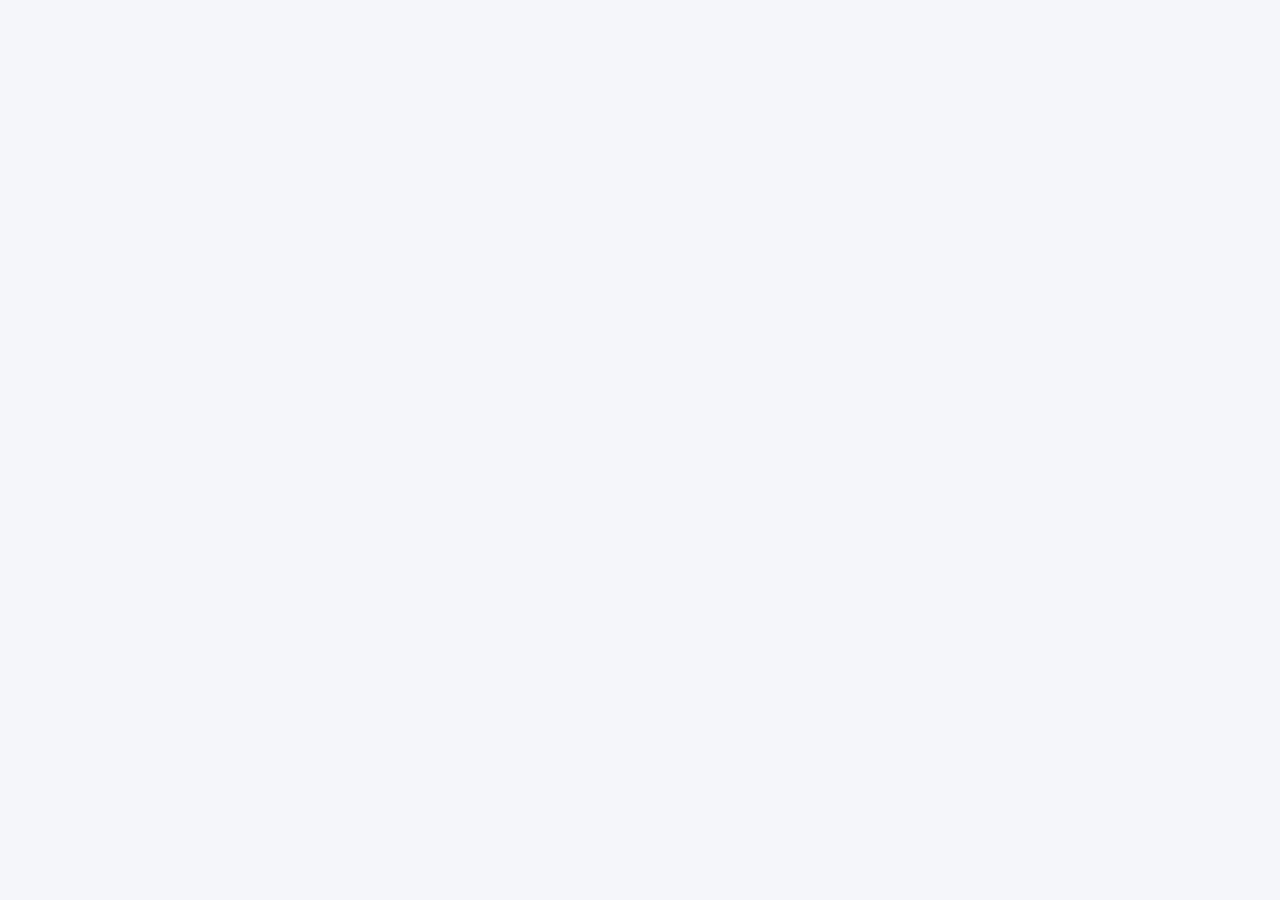
==== admin-dashboard.html @ 3c85de1f "feat: crear estructura inicial de paginas HTML" ====
<!DOCTYPE html>
<html lang="es">
<head>
  <meta charset="UTF-8">
  <meta name="viewport" content="width=device-width, initial-scale=1.0">
  <title>Panel de Administración - Toderos Facatativá</title>
  <!-- Estilos globales compartidos -->
  <link rel="stylesheet" href="css/styles.css">
  <!-- Estilos específicos de la pantalla -->
  <link rel="stylesheet" href="css/admin-dashboard.css">
</head>
<body>
  <div class="admin-layout">
    <!-- Contenido inicial de Admin Dashboard -->
  </div>
</body>
</html>
---- css/styles.css ----
/* ==========================================================================
   TODEROS FACATATIVÁ - ESTILOS GLOBALES (styles.css)
   Proyecto Formativo ADSO - SENA
   Tecnologías: HTML5 y CSS3 puro (sin frameworks ni librerías externas)
   ========================================================================== */

/* 1. VARIABLES CSS (CUSTOM PROPERTIES)
   Tokens de diseño basados en el prototipo de Figma
   -------------------------------------------------------------------------- */
:root {
  /* Paleta de colores */
  --color-primary: #194a9b;         /* Azul institucional principal */
  --color-primary-hover: #133979;   /* Azul oscuro para hover */
  --color-secondary: #f0f4fc;       /* Azul muy claro para fondos de acento */
  --color-dark: #1e1e1e;            /* Texto principal oscuro */
  --color-gray-dark: #4f4f4f;       /* Texto secundario oscuro */
  --color-gray: #828282;            /* Texto secundario y placeholders */
  --color-gray-light: #e0e0e0;      /* Bordes y divisores */
  --color-gray-bg: #f5f6fa;         /* Fondo general de la aplicación */
  --color-gray-box: #eeeeee;        /* Fondos neutros y cajas simuladas */
  --color-white: #ffffff;           /* Fondo blanco para tarjetas y contenedores */
  --color-success: #27ae60;         /* Estados activos y confirmaciones */
  --color-warning: #f39c12;         /* Estados pendientes */
  --color-danger: #e74c3c;          /* Estados inactivos o cancelados */

  /* Tipografía */
  --font-family-base: -apple-system, BlinkMacSystemFont, "Segoe UI", Roboto, "Helvetica Neue", Arial, sans-serif;
  --font-size-xs: 0.75rem;          /* 12px */
  --font-size-sm: 0.875rem;         /* 14px */
  --font-size-base: 1rem;           /* 16px */
  --font-size-md: 1.125rem;         /* 18px */
  --font-size-lg: 1.25rem;          /* 20px */
  --font-size-xl: 1.5rem;           /* 24px */
  --font-size-xxl: 1.875rem;        /* 30px */

  /* Espaciado */
  --spacing-xs: 4px;
  --spacing-sm: 8px;
  --spacing-md: 16px;
  --spacing-lg: 24px;
  --spacing-xl: 32px;

  /* Bordes y sombras */
  --border-radius-sm: 4px;
  --border-radius-md: 8px;
  --border-radius-lg: 12px;
  --border-radius-full: 9999px;
  --border-light: 1px solid var(--color-gray-light);
  --box-shadow-sm: 0 1px 3px rgba(0, 0, 0, 0.08);
  --box-shadow-md: 0 4px 12px rgba(0, 0, 0, 0.08);

  /* Layout */
  --max-width-mobile: 440px;
  --max-width-desktop: 1200px;
}

/* 2. REINICIO BÁSICO (CSS RESET)
   -------------------------------------------------------------------------- */
*, *::before, *::after {
  box-sizing: border-box;
  margin: 0;
  padding: 0;
}

html {
  font-size: 16px;
  scroll-behavior: smooth;
}

body {
  font-family: var(--font-family-base);
  font-size: var(--font-size-base);
  line-height: 1.5;
  color: var(--color-dark);
  background-color: var(--color-gray-bg);
  min-height: 100vh;
  display: flex;
  flex-direction: column;
}

/* 3. TIPOGRAFÍA Y ENLACES COMUNES
   -------------------------------------------------------------------------- */
h1, h2, h3, h4, h5, h6 {
  color: var(--color-dark);
  font-weight: 600;
  line-height: 1.3;
}

p {
  color: var(--color-gray-dark);
}

a {
  color: var(--color-primary);
  text-decoration: none;
  transition: color 0.2s ease;
}

a:hover {
  text-decoration: underline;
}

/* 4. ENCABEZADO Y LOGO DE APLICACIÓN
   -------------------------------------------------------------------------- */
.app-header {
  background-color: var(--color-white);
  border-bottom: var(--border-light);
  padding: var(--spacing-md);
  display: flex;
  align-items: center;
  justify-content: space-between;
  position: sticky;
  top: 0;
  z-index: 100;
}

.brand-logo {
  display: flex;
  align-items: center;
  gap: var(--spacing-sm);
  font-size: var(--font-size-md);
  font-weight: 700;
  color: var(--color-primary);
  letter-spacing: -0.5px;
}

/* Bloque neutro que simula el isotipo sin usar imágenes ni SVG */
.brand-icon-placeholder {
  width: 28px;
  height: 28px;
  background-color: var(--color-primary);
  color: var(--color-white);
  border-radius: var(--border-radius-sm);
  display: inline-flex;
  align-items: center;
  justify-content: center;
  font-size: var(--font-size-xs);
  font-weight: 700;
}

.back-link {
  display: inline-flex;
  align-items: center;
  gap: var(--spacing-xs);
  font-size: var(--font-size-sm);
  color: var(--color-gray-dark);
  padding: var(--spacing-xs) var(--spacing-sm);
  border-radius: var(--border-radius-sm);
  background-color: var(--color-gray-box);
}

.back-link:hover {
  background-color: var(--color-gray-light);
  text-decoration: none;
}

/* 5. FORMULARIOS E INPUTS COMUNES
   -------------------------------------------------------------------------- */
.form-group {
  margin-bottom: var(--spacing-md);
  display: flex;
  flex-direction: column;
  gap: var(--spacing-xs);
}

.form-label {
  font-size: var(--font-size-sm);
  font-weight: 600;
  color: var(--color-dark);
}

.form-input,
.form-select,
.form-textarea {
  width: 100%;
  padding: 10px 14px;
  font-family: inherit;
  font-size: var(--font-size-sm);
  color: var(--color-dark);
  background-color: var(--color-white);
  border: var(--border-light);
  border-radius: var(--border-radius-md);
  outline: none;
  transition: border-color 0.2s ease, box-shadow 0.2s ease;
}

.form-input:focus,
.form-select:focus,
.form-textarea:focus {
  border-color: var(--color-primary);
  box-shadow: 0 0 0 3px rgba(25, 74, 155, 0.15);
}

.form-input::placeholder,
.form-textarea::placeholder {
  color: var(--color-gray);
}

.form-textarea {
  resize: vertical;
  min-height: 80px;
}

.form-hint {
  font-size: var(--font-size-xs);
  color: var(--color-gray);
}

/* 6. BOTONES COMUNES
   -------------------------------------------------------------------------- */
.btn {
  display: inline-flex;
  align-items: center;
  justify-content: center;
  padding: 10px 18px;
  font-family: inherit;
  font-size: var(--font-size-sm);
  font-weight: 600;
  border-radius: var(--border-radius-md);
  border: 1px solid transparent;
  cursor: pointer;
  text-align: center;
  transition: background-color 0.2s ease, border-color 0.2s ease;
}

.btn-primary {
  background-color: var(--color-primary);
  color: var(--color-white);
}

.btn-primary:hover {
  background-color: var(--color-primary-hover);
  text-decoration: none;
}

.btn-secondary {
  background-color: var(--color-gray-box);
  color: var(--color-dark);
  border-color: var(--color-gray-light);
}

.btn-secondary:hover {
  background-color: var(--color-gray-light);
  text-decoration: none;
}

.btn-block {
  width: 100%;
}

.btn-sm {
  padding: 6px 12px;
  font-size: var(--font-size-xs);
}

/* 7. TARJETAS Y CONTENEDORES
   -------------------------------------------------------------------------- */
.card {
  background-color: var(--color-white);
  border-radius: var(--border-radius-md);
  border: var(--border-light);
  padding: var(--spacing-md);
  box-shadow: var(--box-shadow-sm);
}

/* 8. BADGES Y ESTADOS
   -------------------------------------------------------------------------- */
.badge {
  display: inline-block;
  padding: 4px 10px;
  font-size: var(--font-size-xs);
  font-weight: 600;
  border-radius: var(--border-radius-full);
  text-transform: uppercase;
  letter-spacing: 0.5px;
}

.badge-active {
  background-color: #e8f8f0;
  color: var(--color-success);
}

.badge-inactive {
  background-color: #fceceb;
  color: var(--color-danger);
}

.badge-pending {
  background-color: #fef5e7;
  color: var(--color-warning);
}

.badge-role {
  background-color: var(--color-secondary);
  color: var(--color-primary);
}

/* 9. PLACEHOLDERS NEUTROS (Imágenes, Avatares, Mapas)
   Construidos exclusivamente con CSS3 para cumplir con las restricciones
   -------------------------------------------------------------------------- */
.avatar-placeholder {
  width: 48px;
  height: 48px;
  background-color: var(--color-gray-box);
  border: var(--border-light);
  border-radius: var(--border-radius-full);
  display: flex;
  align-items: center;
  justify-content: center;
  font-size: var(--font-size-xs);
  font-weight: 600;
  color: var(--color-gray);
  text-transform: uppercase;
}

.map-placeholder {
  background-color: #e9ecef;
  border: 1px dashed var(--color-gray-light);
  border-radius: var(--border-radius-md);
  padding: var(--spacing-lg);
  display: flex;
  flex-direction: column;
  align-items: center;
  justify-content: center;
  text-align: center;
  color: var(--color-gray);
  min-height: 160px;
}

.map-placeholder strong {
  color: var(--color-dark);
  font-size: var(--font-size-sm);
  margin-bottom: var(--spacing-xs);
}

/* 10. BARRA DE NAVEGACIÓN INFERIOR (Mobile)
   -------------------------------------------------------------------------- */
.mobile-nav-bar {
  position: fixed;
  bottom: 0;
  left: 0;
  right: 0;
  background-color: var(--color-white);
  border-top: var(--border-light);
  display: flex;
  justify-content: space-around;
  padding: var(--spacing-sm) 0;
  z-index: 100;
}

.mobile-nav-item {
  display: flex;
  flex-direction: column;
  align-items: center;
  gap: 2px;
  font-size: var(--font-size-xs);
  color: var(--color-gray);
  padding: 4px 8px;
}

.mobile-nav-item.active {
  color: var(--color-primary);
  font-weight: 600;
}

.nav-icon-box {
  width: 22px;
  height: 22px;
  background-color: var(--color-gray-box);
  border-radius: var(--border-radius-sm);
  display: flex;
  align-items: center;
  justify-content: center;
  font-size: 10px;
}

.mobile-nav-item.active .nav-icon-box {
  background-color: var(--color-primary);
  color: var(--color-white);
}

/* Espaciador inferior para no tapar contenido con la barra móvil */
.has-bottom-nav {
  padding-bottom: 70px;
}
---- css/admin-dashboard.css ----
/* ==========================================================================
   TODEROS FACATATIVÁ - DASHBOARD DE ADMINISTRACIÓN (admin-dashboard.css)
   Estilos específicos para el panel de métricas y resumen general
   ========================================================================== */

.admin-layout {
  display: flex;
  min-height: 100vh;
  background-color: var(--color-gray-bg);
}
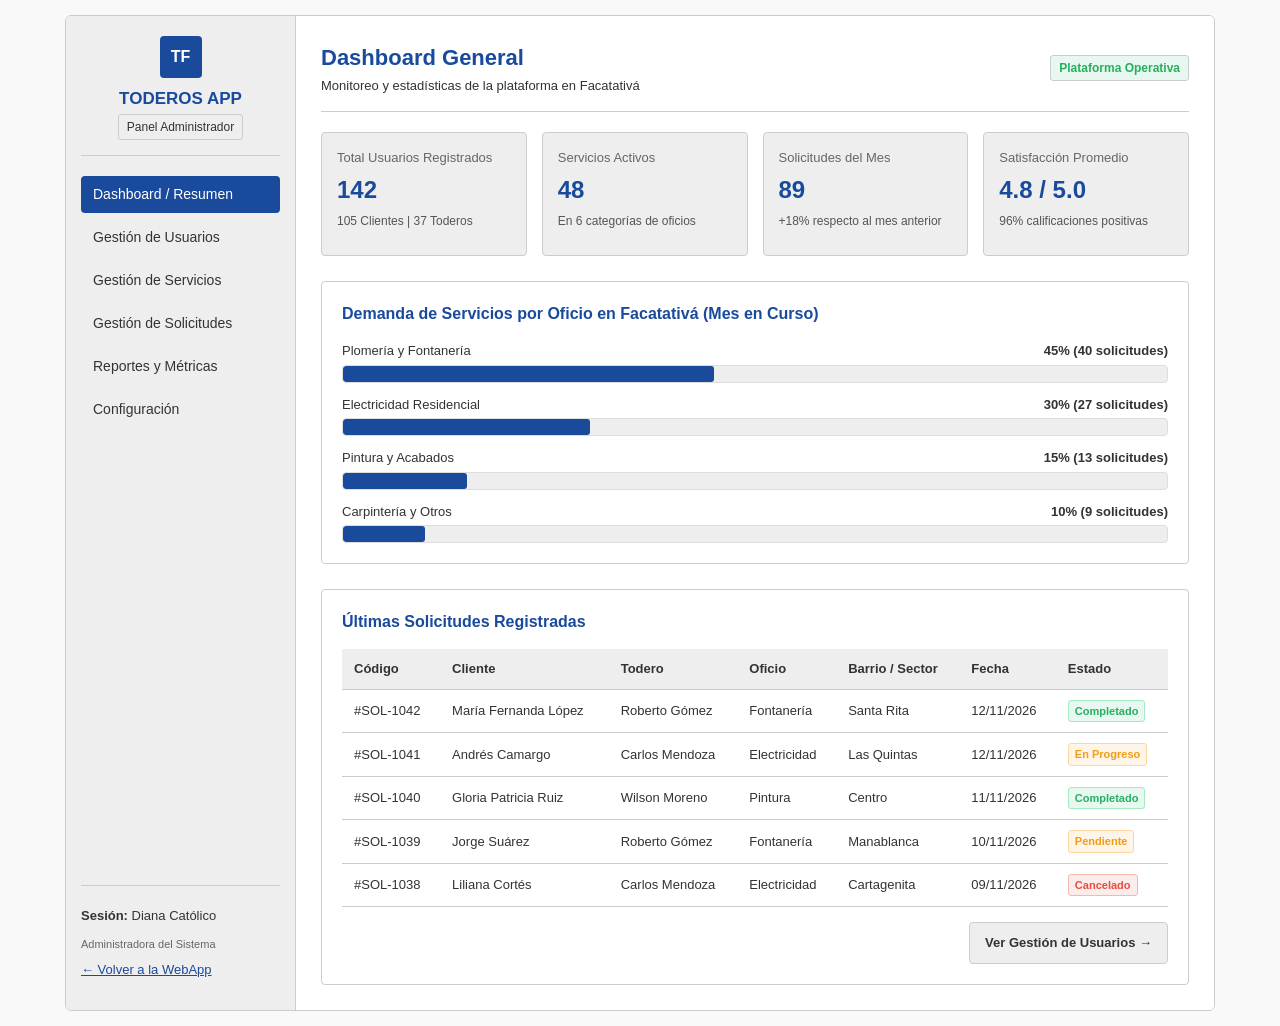
==== commit 09b87125: "feat: maquetar panel y gestion de usuarios" ====
--- a/admin-dashboard.html
+++ b/admin-dashboard.html
@@ -4,14 +4,212 @@
   <meta charset="UTF-8">
   <meta name="viewport" content="width=device-width, initial-scale=1.0">
   <title>Panel de Administración - Toderos Facatativá</title>
-  <!-- Estilos globales compartidos -->
+  <!-- Estilos globales -->
   <link rel="stylesheet" href="css/styles.css">
-  <!-- Estilos específicos de la pantalla -->
+  <!-- Estilos de pantalla -->
   <link rel="stylesheet" href="css/admin-dashboard.css">
 </head>
 <body>
+
+  <!-- Layout del panel administrativo (Escritorio / Responsive) -->
   <div class="admin-layout">
-    <!-- Contenido inicial de Admin Dashboard -->
+
+    <!-- Barra lateral de navegación (Sidebar) -->
+    <aside class="admin-sidebar">
+      
+      <div class="admin-sidebar-header">
+        <div class="brand-logo-box">TF</div>
+        <h2 class="brand-name" style="font-size: 17px; margin-bottom: 2px;">TODEROS APP</h2>
+        <span class="badge-tag">Panel Administrador</span>
+      </div>
+
+      <nav aria-label="Menú de administración">
+        <ul class="admin-nav-links">
+          <li><a href="admin-dashboard.html" class="active">Dashboard / Resumen</a></li>
+          <li><a href="admin-usuarios.html">Gestión de Usuarios</a></li>
+          <li><a href="#servicios">Gestión de Servicios</a></li>
+          <li><a href="#solicitudes">Gestión de Solicitudes</a></li>
+          <li><a href="#reportes">Reportes y Métricas</a></li>
+          <li><a href="#configuracion">Configuración</a></li>
+        </ul>
+      </nav>
+
+      <div class="admin-sidebar-footer">
+        <p><strong>Sesión:</strong> Diana Católico</p>
+        <p style="font-size: 11px; color: var(--color-muted); margin-bottom: 8px;">Administradora del Sistema</p>
+        <p><a href="index.html">&larr; Volver a la WebApp</a></p>
+      </div>
+
+    </aside>
+
+    <!-- Contenido principal del panel -->
+    <main class="admin-content">
+
+      <!-- Barra superior del panel -->
+      <header class="admin-header-bar">
+        <div>
+          <h1 style="font-size: 22px; margin-bottom: 2px;">Dashboard General</h1>
+          <p style="margin-bottom: 0; font-size: 13px;">Monitoreo y estadísticas de la plataforma en Facatativá</p>
+        </div>
+        <div>
+          <span class="badge-tag" style="background-color: #e8f8f0; color: #27ae60; font-weight: bold;">Plataforma Operativa</span>
+        </div>
+      </header>
+
+      <!-- Indicadores clave (KPIs) -->
+      <section class="kpi-grid" aria-label="Indicadores generales">
+        
+        <div class="kpi-card">
+          <h2 class="kpi-card-title">Total Usuarios Registrados</h2>
+          <div class="kpi-card-value">142</div>
+          <p class="kpi-card-subtitle">105 Clientes | 37 Toderos</p>
+        </div>
+
+        <div class="kpi-card">
+          <h2 class="kpi-card-title">Servicios Activos</h2>
+          <div class="kpi-card-value">48</div>
+          <p class="kpi-card-subtitle">En 6 categorías de oficios</p>
+        </div>
+
+        <div class="kpi-card">
+          <h2 class="kpi-card-title">Solicitudes del Mes</h2>
+          <div class="kpi-card-value">89</div>
+          <p class="kpi-card-subtitle">+18% respecto al mes anterior</p>
+        </div>
+
+        <div class="kpi-card">
+          <h2 class="kpi-card-title">Satisfacción Promedio</h2>
+          <div class="kpi-card-value">4.8 / 5.0</div>
+          <p class="kpi-card-subtitle">96% calificaciones positivas</p>
+        </div>
+
+      </section>
+
+      <!-- Gráfico de barras construido con CSS puro -->
+      <section class="chart-section" aria-label="Demanda de servicios">
+        <h2 class="chart-title">Demanda de Servicios por Oficio en Facatativá (Mes en Curso)</h2>
+        
+        <div class="chart-bar-list">
+          
+          <div class="chart-bar-item">
+            <div class="chart-bar-label">
+              <span>Plomería y Fontanería</span>
+              <strong>45% (40 solicitudes)</strong>
+            </div>
+            <div class="chart-bar-track">
+              <div class="chart-bar-fill" style="width: 45%;"></div>
+            </div>
+          </div>
+
+          <div class="chart-bar-item">
+            <div class="chart-bar-label">
+              <span>Electricidad Residencial</span>
+              <strong>30% (27 solicitudes)</strong>
+            </div>
+            <div class="chart-bar-track">
+              <div class="chart-bar-fill" style="width: 30%;"></div>
+            </div>
+          </div>
+
+          <div class="chart-bar-item">
+            <div class="chart-bar-label">
+              <span>Pintura y Acabados</span>
+              <strong>15% (13 solicitudes)</strong>
+            </div>
+            <div class="chart-bar-track">
+              <div class="chart-bar-fill" style="width: 15%;"></div>
+            </div>
+          </div>
+
+          <div class="chart-bar-item">
+            <div class="chart-bar-label">
+              <span>Carpintería y Otros</span>
+              <strong>10% (9 solicitudes)</strong>
+            </div>
+            <div class="chart-bar-track">
+              <div class="chart-bar-fill" style="width: 10%;"></div>
+            </div>
+          </div>
+
+        </div>
+      </section>
+
+      <!-- Actividad reciente / Últimas solicitudes -->
+      <section class="recent-activity-section" aria-label="Actividad reciente">
+        <h2 class="recent-activity-title">Últimas Solicitudes Registradas</h2>
+
+        <div style="overflow-x: auto;">
+          <table class="data-table">
+            <thead>
+              <tr>
+                <th>Código</th>
+                <th>Cliente</th>
+                <th>Todero</th>
+                <th>Oficio</th>
+                <th>Barrio / Sector</th>
+                <th>Fecha</th>
+                <th>Estado</th>
+              </tr>
+            </thead>
+            <tbody>
+              <tr>
+                <td>#SOL-1042</td>
+                <td>María Fernanda López</td>
+                <td>Roberto Gómez</td>
+                <td>Fontanería</td>
+                <td>Santa Rita</td>
+                <td>12/11/2026</td>
+                <td><span class="status-pill status-completed">Completado</span></td>
+              </tr>
+              <tr>
+                <td>#SOL-1041</td>
+                <td>Andrés Camargo</td>
+                <td>Carlos Mendoza</td>
+                <td>Electricidad</td>
+                <td>Las Quintas</td>
+                <td>12/11/2026</td>
+                <td><span class="status-pill status-pending">En Progreso</span></td>
+              </tr>
+              <tr>
+                <td>#SOL-1040</td>
+                <td>Gloria Patricia Ruiz</td>
+                <td>Wilson Moreno</td>
+                <td>Pintura</td>
+                <td>Centro</td>
+                <td>11/11/2026</td>
+                <td><span class="status-pill status-completed">Completado</span></td>
+              </tr>
+              <tr>
+                <td>#SOL-1039</td>
+                <td>Jorge Suárez</td>
+                <td>Roberto Gómez</td>
+                <td>Fontanería</td>
+                <td>Manablanca</td>
+                <td>10/11/2026</td>
+                <td><span class="status-pill status-pending">Pendiente</span></td>
+              </tr>
+              <tr>
+                <td>#SOL-1038</td>
+                <td>Liliana Cortés</td>
+                <td>Carlos Mendoza</td>
+                <td>Electricidad</td>
+                <td>Cartagenita</td>
+                <td>09/11/2026</td>
+                <td><span class="status-pill status-cancelled">Cancelado</span></td>
+              </tr>
+            </tbody>
+          </table>
+        </div>
+
+        <div style="margin-top: 15px; text-align: right;">
+          <a href="admin-usuarios.html" class="btn btn-secondary" style="font-size: 13px;">Ver Gestión de Usuarios &rarr;</a>
+        </div>
+
+      </section>
+
+    </main>
+
   </div>
+
 </body>
 </html>
--- a/css/styles.css
+++ b/css/styles.css
@@ -1,385 +1,287 @@
 /* ==========================================================================
-   TODEROS FACATATIVÁ - ESTILOS GLOBALES (styles.css)
-   Proyecto Formativo ADSO - SENA
-   Tecnologías: HTML5 y CSS3 puro (sin frameworks ni librerías externas)
+   TODEROS FACATATIVÁ - ESTILOS GLOBALES BÁSICOS (styles.css)
+   Maquetación inicial formativa - ADSO SENA
+   Enfoque: Estructura clara, sencilla y fácil de comprender
    ========================================================================== */
 
-/* 1. VARIABLES CSS (CUSTOM PROPERTIES)
-   Tokens de diseño basados en el prototipo de Figma
-   -------------------------------------------------------------------------- */
+/* 1. Colores y fuentes base */
 :root {
-  /* Paleta de colores */
-  --color-primary: #194a9b;         /* Azul institucional principal */
-  --color-primary-hover: #133979;   /* Azul oscuro para hover */
-  --color-secondary: #f0f4fc;       /* Azul muy claro para fondos de acento */
-  --color-dark: #1e1e1e;            /* Texto principal oscuro */
-  --color-gray-dark: #4f4f4f;       /* Texto secundario oscuro */
-  --color-gray: #828282;            /* Texto secundario y placeholders */
-  --color-gray-light: #e0e0e0;      /* Bordes y divisores */
-  --color-gray-bg: #f5f6fa;         /* Fondo general de la aplicación */
-  --color-gray-box: #eeeeee;        /* Fondos neutros y cajas simuladas */
-  --color-white: #ffffff;           /* Fondo blanco para tarjetas y contenedores */
-  --color-success: #27ae60;         /* Estados activos y confirmaciones */
-  --color-warning: #f39c12;         /* Estados pendientes */
-  --color-danger: #e74c3c;          /* Estados inactivos o cancelados */
-
-  /* Tipografía */
-  --font-family-base: -apple-system, BlinkMacSystemFont, "Segoe UI", Roboto, "Helvetica Neue", Arial, sans-serif;
-  --font-size-xs: 0.75rem;          /* 12px */
-  --font-size-sm: 0.875rem;         /* 14px */
-  --font-size-base: 1rem;           /* 16px */
-  --font-size-md: 1.125rem;         /* 18px */
-  --font-size-lg: 1.25rem;          /* 20px */
-  --font-size-xl: 1.5rem;           /* 24px */
-  --font-size-xxl: 1.875rem;        /* 30px */
-
-  /* Espaciado */
-  --spacing-xs: 4px;
-  --spacing-sm: 8px;
-  --spacing-md: 16px;
-  --spacing-lg: 24px;
-  --spacing-xl: 32px;
-
-  /* Bordes y sombras */
-  --border-radius-sm: 4px;
-  --border-radius-md: 8px;
-  --border-radius-lg: 12px;
-  --border-radius-full: 9999px;
-  --border-light: 1px solid var(--color-gray-light);
-  --box-shadow-sm: 0 1px 3px rgba(0, 0, 0, 0.08);
-  --box-shadow-md: 0 4px 12px rgba(0, 0, 0, 0.08);
-
-  /* Layout */
-  --max-width-mobile: 440px;
-  --max-width-desktop: 1200px;
-}
-
-/* 2. REINICIO BÁSICO (CSS RESET)
-   -------------------------------------------------------------------------- */
-*, *::before, *::after {
+  --color-primary: #194a9b;       /* Azul de referencia */
+  --color-text: #333333;          /* Texto principal */
+  --color-muted: #666666;         /* Texto secundario */
+  --color-border: #cccccc;        /* Bordes de cajas y formularios */
+  --color-bg-light: #f9f9f9;      /* Fondo de página */
+  --color-card-bg: #ffffff;       /* Fondo de contenedores */
+  --color-neutral-box: #eeeeee;   /* Bloques neutros / wireframes */
+  --font-base: Arial, Helvetica, sans-serif;
+}
+
+/* 2. Reinicio básico */
+* {
   box-sizing: border-box;
   margin: 0;
   padding: 0;
 }
 
-html {
-  font-size: 16px;
-  scroll-behavior: smooth;
-}
-
 body {
-  font-family: var(--font-family-base);
-  font-size: var(--font-size-base);
+  font-family: var(--font-base);
+  font-size: 15px;
   line-height: 1.5;
-  color: var(--color-dark);
-  background-color: var(--color-gray-bg);
-  min-height: 100vh;
-  display: flex;
-  flex-direction: column;
-}
-
-/* 3. TIPOGRAFÍA Y ENLACES COMUNES
-   -------------------------------------------------------------------------- */
-h1, h2, h3, h4, h5, h6 {
-  color: var(--color-dark);
-  font-weight: 600;
-  line-height: 1.3;
+  color: var(--color-text);
+  background-color: var(--color-bg-light);
+  padding: 15px;
+}
+
+/* 3. Tipografía y enlaces */
+h1, h2, h3 {
+  color: var(--color-primary);
+  margin-bottom: 10px;
 }
 
 p {
-  color: var(--color-gray-dark);
+  margin-bottom: 10px;
 }
 
 a {
   color: var(--color-primary);
-  text-decoration: none;
-  transition: color 0.2s ease;
+  text-decoration: underline;
 }
 
 a:hover {
-  text-decoration: underline;
-}
-
-/* 4. ENCABEZADO Y LOGO DE APLICACIÓN
-   -------------------------------------------------------------------------- */
-.app-header {
-  background-color: var(--color-white);
-  border-bottom: var(--border-light);
-  padding: var(--spacing-md);
-  display: flex;
-  align-items: center;
-  justify-content: space-between;
-  position: sticky;
-  top: 0;
-  z-index: 100;
-}
-
-.brand-logo {
-  display: flex;
-  align-items: center;
-  gap: var(--spacing-sm);
-  font-size: var(--font-size-md);
-  font-weight: 700;
-  color: var(--color-primary);
-  letter-spacing: -0.5px;
-}
-
-/* Bloque neutro que simula el isotipo sin usar imágenes ni SVG */
-.brand-icon-placeholder {
-  width: 28px;
-  height: 28px;
+  color: #0d2854;
+}
+
+/* 4. Contenedor móvil base (para vistas de Cliente y Todero) */
+.mobile-view {
+  max-width: 420px;
+  margin: 0 auto;
+  background-color: var(--color-card-bg);
+  border: 1px solid var(--color-border);
+  border-radius: 6px;
+  padding: 20px;
+}
+
+/* 5. Encabezado común */
+.site-header {
+  text-align: center;
+  border-bottom: 1px solid var(--color-border);
+  padding-bottom: 15px;
+  margin-bottom: 15px;
+}
+
+.brand-logo-box {
+  width: 42px;
+  height: 42px;
   background-color: var(--color-primary);
-  color: var(--color-white);
-  border-radius: var(--border-radius-sm);
+  color: #ffffff;
   display: inline-flex;
   align-items: center;
   justify-content: center;
-  font-size: var(--font-size-xs);
-  font-weight: 700;
-}
-
-.back-link {
-  display: inline-flex;
-  align-items: center;
-  gap: var(--spacing-xs);
-  font-size: var(--font-size-sm);
-  color: var(--color-gray-dark);
-  padding: var(--spacing-xs) var(--spacing-sm);
-  border-radius: var(--border-radius-sm);
-  background-color: var(--color-gray-box);
-}
-
-.back-link:hover {
-  background-color: var(--color-gray-light);
+  font-weight: bold;
+  font-size: 16px;
+  border-radius: 4px;
+  margin-bottom: 8px;
+}
+
+.brand-name {
+  font-size: 20px;
+  font-weight: bold;
+  color: var(--color-primary);
+  margin-bottom: 5px;
+}
+
+/* 6. Formularios básicos */
+.form-group {
+  margin-bottom: 12px;
+}
+
+.form-group label {
+  display: block;
+  font-weight: bold;
+  font-size: 14px;
+  margin-bottom: 4px;
+}
+
+.form-group input,
+.form-group select,
+.form-group textarea {
+  width: 100%;
+  padding: 8px 10px;
+  font-family: inherit;
+  font-size: 14px;
+  border: 1px solid var(--color-border);
+  border-radius: 4px;
+  background-color: #fff;
+}
+
+.form-group textarea {
+  resize: vertical;
+  min-height: 70px;
+}
+
+/* 7. Botones básicos */
+.btn {
+  display: inline-block;
+  padding: 10px 15px;
+  font-size: 14px;
+  font-weight: bold;
+  text-align: center;
   text-decoration: none;
-}
-
-/* 5. FORMULARIOS E INPUTS COMUNES
-   -------------------------------------------------------------------------- */
-.form-group {
-  margin-bottom: var(--spacing-md);
-  display: flex;
-  flex-direction: column;
-  gap: var(--spacing-xs);
-}
-
-.form-label {
-  font-size: var(--font-size-sm);
-  font-weight: 600;
-  color: var(--color-dark);
-}
-
-.form-input,
-.form-select,
-.form-textarea {
-  width: 100%;
-  padding: 10px 14px;
-  font-family: inherit;
-  font-size: var(--font-size-sm);
-  color: var(--color-dark);
-  background-color: var(--color-white);
-  border: var(--border-light);
-  border-radius: var(--border-radius-md);
-  outline: none;
-  transition: border-color 0.2s ease, box-shadow 0.2s ease;
-}
-
-.form-input:focus,
-.form-select:focus,
-.form-textarea:focus {
-  border-color: var(--color-primary);
-  box-shadow: 0 0 0 3px rgba(25, 74, 155, 0.15);
-}
-
-.form-input::placeholder,
-.form-textarea::placeholder {
-  color: var(--color-gray);
-}
-
-.form-textarea {
-  resize: vertical;
-  min-height: 80px;
-}
-
-.form-hint {
-  font-size: var(--font-size-xs);
-  color: var(--color-gray);
-}
-
-/* 6. BOTONES COMUNES
-   -------------------------------------------------------------------------- */
-.btn {
-  display: inline-flex;
-  align-items: center;
-  justify-content: center;
-  padding: 10px 18px;
-  font-family: inherit;
-  font-size: var(--font-size-sm);
-  font-weight: 600;
-  border-radius: var(--border-radius-md);
+  border-radius: 4px;
   border: 1px solid transparent;
   cursor: pointer;
-  text-align: center;
-  transition: background-color 0.2s ease, border-color 0.2s ease;
 }
 
 .btn-primary {
   background-color: var(--color-primary);
-  color: var(--color-white);
+  color: #ffffff;
 }
 
 .btn-primary:hover {
-  background-color: var(--color-primary-hover);
+  background-color: #133979;
+}
+
+.btn-secondary {
+  background-color: var(--color-neutral-box);
+  color: var(--color-text);
+  border-color: var(--color-border);
+}
+
+.btn-block {
+  display: block;
+  width: 100%;
+}
+
+/* 8. Bloques neutros para maquetación (sustituyen imágenes, íconos y mapas) */
+.box-neutral {
+  background-color: var(--color-neutral-box);
+  border: 1px dashed var(--color-border);
+  border-radius: 4px;
+  padding: 15px;
+  text-align: center;
+  color: var(--color-muted);
+  font-size: 13px;
+  margin-bottom: 15px;
+}
+
+.badge-tag {
+  display: inline-block;
+  padding: 3px 8px;
+  font-size: 12px;
+  border-radius: 3px;
+  background-color: var(--color-neutral-box);
+  border: 1px solid var(--color-border);
+  color: var(--color-text);
+}
+
+/* 9. Barra de navegación básica para móvil */
+.nav-bar-basic {
+  margin-top: 25px;
+  padding-top: 15px;
+  border-top: 1px solid var(--color-border);
+  display: flex;
+  justify-content: space-around;
+  text-align: center;
+  font-size: 13px;
+}
+
+.nav-bar-basic a {
   text-decoration: none;
-}
-
-.btn-secondary {
-  background-color: var(--color-gray-box);
-  color: var(--color-dark);
-  border-color: var(--color-gray-light);
-}
-
-.btn-secondary:hover {
-  background-color: var(--color-gray-light);
+  color: var(--color-muted);
+  padding: 6px;
+}
+
+.nav-bar-basic a.active {
+  color: var(--color-primary);
+  font-weight: bold;
+  border-bottom: 2px solid var(--color-primary);
+}
+
+/* 10. Layout para el Panel de Administración (Escritorio / Adaptable) */
+.admin-layout {
+  display: flex;
+  min-height: 90vh;
+  max-width: var(--max-width-desktop, 1150px);
+  margin: 0 auto;
+  background-color: var(--color-card-bg);
+  border: 1px solid var(--color-border);
+  border-radius: 6px;
+  overflow: hidden;
+}
+
+.admin-sidebar {
+  width: 230px;
+  background-color: var(--color-neutral-box);
+  border-right: 1px solid var(--color-border);
+  padding: 20px 15px;
+  display: flex;
+  flex-direction: column;
+}
+
+.admin-sidebar-header {
+  margin-bottom: 20px;
+  padding-bottom: 15px;
+  border-bottom: 1px solid var(--color-border);
+  text-align: center;
+}
+
+.admin-nav-links {
+  list-style: none;
+  display: flex;
+  flex-direction: column;
+  gap: 6px;
+}
+
+.admin-nav-links a {
+  display: block;
+  padding: 8px 12px;
+  color: var(--color-text);
   text-decoration: none;
-}
-
-.btn-block {
-  width: 100%;
-}
-
-.btn-sm {
-  padding: 6px 12px;
-  font-size: var(--font-size-xs);
-}
-
-/* 7. TARJETAS Y CONTENEDORES
-   -------------------------------------------------------------------------- */
-.card {
-  background-color: var(--color-white);
-  border-radius: var(--border-radius-md);
-  border: var(--border-light);
-  padding: var(--spacing-md);
-  box-shadow: var(--box-shadow-sm);
-}
-
-/* 8. BADGES Y ESTADOS
-   -------------------------------------------------------------------------- */
-.badge {
-  display: inline-block;
-  padding: 4px 10px;
-  font-size: var(--font-size-xs);
-  font-weight: 600;
-  border-radius: var(--border-radius-full);
-  text-transform: uppercase;
-  letter-spacing: 0.5px;
-}
-
-.badge-active {
-  background-color: #e8f8f0;
-  color: var(--color-success);
-}
-
-.badge-inactive {
-  background-color: #fceceb;
-  color: var(--color-danger);
-}
-
-.badge-pending {
-  background-color: #fef5e7;
-  color: var(--color-warning);
-}
-
-.badge-role {
-  background-color: var(--color-secondary);
-  color: var(--color-primary);
-}
-
-/* 9. PLACEHOLDERS NEUTROS (Imágenes, Avatares, Mapas)
-   Construidos exclusivamente con CSS3 para cumplir con las restricciones
-   -------------------------------------------------------------------------- */
-.avatar-placeholder {
-  width: 48px;
-  height: 48px;
-  background-color: var(--color-gray-box);
-  border: var(--border-light);
-  border-radius: var(--border-radius-full);
-  display: flex;
+  border-radius: 4px;
+  font-size: 14px;
+}
+
+.admin-nav-links a:hover,
+.admin-nav-links a.active {
+  background-color: var(--color-primary);
+  color: #ffffff;
+}
+
+.admin-sidebar-footer {
+  margin-top: auto;
+  padding-top: 20px;
+  border-top: 1px solid var(--color-border);
+  font-size: 13px;
+}
+
+.admin-content {
+  flex: 1;
+  padding: 25px;
+  background-color: #ffffff;
+  overflow-x: auto;
+}
+
+.admin-header-bar {
+  display: flex;
+  justify-content: space-between;
   align-items: center;
-  justify-content: center;
-  font-size: var(--font-size-xs);
-  font-weight: 600;
-  color: var(--color-gray);
-  text-transform: uppercase;
-}
-
-.map-placeholder {
-  background-color: #e9ecef;
-  border: 1px dashed var(--color-gray-light);
-  border-radius: var(--border-radius-md);
-  padding: var(--spacing-lg);
-  display: flex;
-  flex-direction: column;
-  align-items: center;
-  justify-content: center;
-  text-align: center;
-  color: var(--color-gray);
-  min-height: 160px;
-}
-
-.map-placeholder strong {
-  color: var(--color-dark);
-  font-size: var(--font-size-sm);
-  margin-bottom: var(--spacing-xs);
-}
-
-/* 10. BARRA DE NAVEGACIÓN INFERIOR (Mobile)
-   -------------------------------------------------------------------------- */
-.mobile-nav-bar {
-  position: fixed;
-  bottom: 0;
-  left: 0;
-  right: 0;
-  background-color: var(--color-white);
-  border-top: var(--border-light);
-  display: flex;
-  justify-content: space-around;
-  padding: var(--spacing-sm) 0;
-  z-index: 100;
-}
-
-.mobile-nav-item {
-  display: flex;
-  flex-direction: column;
-  align-items: center;
-  gap: 2px;
-  font-size: var(--font-size-xs);
-  color: var(--color-gray);
-  padding: 4px 8px;
-}
-
-.mobile-nav-item.active {
-  color: var(--color-primary);
-  font-weight: 600;
-}
-
-.nav-icon-box {
-  width: 22px;
-  height: 22px;
-  background-color: var(--color-gray-box);
-  border-radius: var(--border-radius-sm);
-  display: flex;
-  align-items: center;
-  justify-content: center;
-  font-size: 10px;
-}
-
-.mobile-nav-item.active .nav-icon-box {
-  background-color: var(--color-primary);
-  color: var(--color-white);
-}
-
-/* Espaciador inferior para no tapar contenido con la barra móvil */
-.has-bottom-nav {
-  padding-bottom: 70px;
-}
+  border-bottom: 1px solid var(--color-border);
+  padding-bottom: 15px;
+  margin-bottom: 20px;
+}
+
+/* Adaptación responsive para pantallas menores */
+@media (max-width: 768px) {
+  .admin-layout {
+    flex-direction: column;
+  }
+  .admin-sidebar {
+    width: 100%;
+    border-right: none;
+    border-bottom: 1px solid var(--color-border);
+  }
+  .admin-nav-links {
+    flex-direction: row;
+    flex-wrap: wrap;
+  }
+}
--- a/css/admin-dashboard.css
+++ b/css/admin-dashboard.css
@@ -1,10 +1,150 @@
 /* ==========================================================================
    TODEROS FACATATIVÁ - DASHBOARD DE ADMINISTRACIÓN (admin-dashboard.css)
-   Estilos específicos para el panel de métricas y resumen general
+   Métricas generales, KPIs, gráficos de barras en CSS y actividad reciente
    ========================================================================== */
 
-.admin-layout {
+/* Cuadrícula de tarjetas de indicadores (KPIs) */
+.kpi-grid {
+  display: grid;
+  grid-template-columns: repeat(auto-fit, minmax(200px, 1fr));
+  gap: 15px;
+  margin-bottom: 25px;
+}
+
+.kpi-card {
+  border: 1px solid var(--color-border);
+  border-radius: 4px;
+  padding: 15px;
+  background-color: var(--color-neutral-box);
+}
+
+.kpi-card-title {
+  font-size: 13px;
+  color: var(--color-muted);
+  font-weight: normal;
+  margin-bottom: 5px;
+}
+
+.kpi-card-value {
+  font-size: 24px;
+  font-weight: bold;
+  color: var(--color-primary);
+  margin-bottom: 4px;
+}
+
+.kpi-card-subtitle {
+  font-size: 12px;
+  color: #555555;
+}
+
+/* Gráfico de barras construido exclusivamente con CSS3 */
+.chart-section {
+  border: 1px solid var(--color-border);
+  border-radius: 4px;
+  padding: 20px;
+  margin-bottom: 25px;
+  background-color: #ffffff;
+}
+
+.chart-title {
+  font-size: 16px;
+  margin-bottom: 15px;
+  color: var(--color-primary);
+}
+
+.chart-bar-list {
   display: flex;
-  min-height: 100vh;
-  background-color: var(--color-gray-bg);
+  flex-direction: column;
+  gap: 12px;
 }
+
+.chart-bar-item {
+  display: flex;
+  flex-direction: column;
+  gap: 4px;
+}
+
+.chart-bar-label {
+  display: flex;
+  justify-content: space-between;
+  font-size: 13px;
+  font-weight: 500;
+}
+
+.chart-bar-track {
+  width: 100%;
+  height: 18px;
+  background-color: var(--color-neutral-box);
+  border-radius: 4px;
+  overflow: hidden;
+  border: 1px solid #dddddd;
+}
+
+.chart-bar-fill {
+  height: 100%;
+  background-color: var(--color-primary);
+  border-radius: 3px;
+}
+
+/* Tabla de solicitudes recientes */
+.recent-activity-section {
+  border: 1px solid var(--color-border);
+  border-radius: 4px;
+  padding: 20px;
+  background-color: #ffffff;
+}
+
+.recent-activity-title {
+  font-size: 16px;
+  margin-bottom: 15px;
+  color: var(--color-primary);
+}
+
+.data-table {
+  width: 100%;
+  border-collapse: collapse;
+  font-size: 13px;
+  text-align: left;
+}
+
+.data-table th,
+.data-table td {
+  padding: 10px 12px;
+  border-bottom: 1px solid var(--color-border);
+}
+
+.data-table th {
+  background-color: var(--color-neutral-box);
+  font-weight: bold;
+  color: var(--color-text);
+}
+
+.data-table tr:hover {
+  background-color: #fcfcfc;
+}
+
+.status-pill {
+  display: inline-block;
+  padding: 2px 6px;
+  font-size: 11px;
+  font-weight: bold;
+  border-radius: 3px;
+}
+
+.status-completed {
+  background-color: #e8f8f0;
+  color: #27ae60;
+  border: 1px solid #a3e9c1;
+}
+
+.status-pending {
+  background-color: #fef5e7;
+  color: #f39c12;
+  border: 1px solid #fad7a0;
+}
+
+.status-cancelled {
+  background-color: #fceceb;
+  color: #e74c3c;
+  border: 1px solid #f5b7b1;
+}
